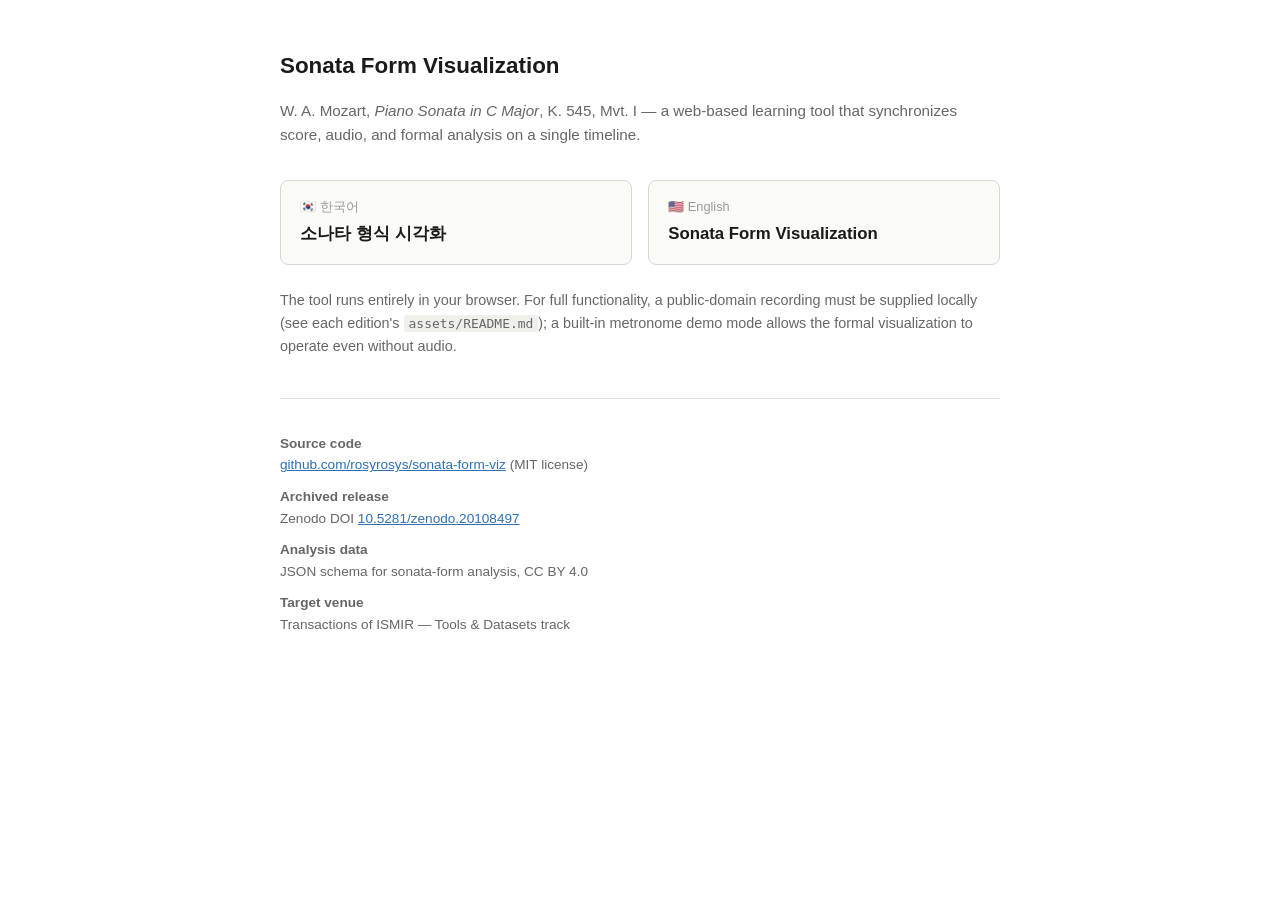
==== index.html @ e055428c "Add §4.5 exposition repeat folding, §5 classroom walk-through, KR translation - paper_en.md / paper_" ====
<!DOCTYPE html>
<html lang="en">
<head>
  <meta charset="UTF-8" />
  <meta name="viewport" content="width=device-width, initial-scale=1.0" />
  <title>Sonata Form Visualization — Mozart K. 545 Mvt. I</title>
  <style>
    body {
      font-family: "Inter", -apple-system, BlinkMacSystemFont, "Segoe UI",
                   "Pretendard", "Noto Sans KR", Roboto, sans-serif;
      max-width: 720px;
      margin: 3rem auto;
      padding: 0 1.5rem;
      color: #1a1a1a;
      line-height: 1.6;
    }
    h1 { font-size: 1.4rem; margin-bottom: .25rem; }
    .subtitle { color: #666; font-size: .95rem; margin-bottom: 2rem; }
    .editions {
      display: grid;
      grid-template-columns: 1fr 1fr;
      gap: 1rem;
      margin: 1.5rem 0;
    }
    .edition {
      border: 1px solid #d8d8d2;
      border-radius: 8px;
      padding: 1rem 1.2rem;
      text-decoration: none;
      color: inherit;
      transition: all .15s;
      background: #fafaf7;
    }
    .edition:hover {
      border-color: #2e6fb3;
      background: #e8f1ff;
    }
    .edition .lang { font-size: .8rem; color: #999; margin-bottom: .25rem; }
    .edition .title { font-weight: 600; font-size: 1.05rem; }
    .meta {
      margin-top: 2.5rem;
      padding-top: 1.5rem;
      border-top: 1px solid #e0e0db;
      font-size: .85rem;
      color: #666;
    }
    .meta a { color: #2e6fb3; }
    .meta dt { font-weight: 600; margin-top: .6rem; }
    .meta dd { margin: 0 0 .2rem 0; }
    code {
      background: #f0f0eb;
      padding: 1px 5px;
      border-radius: 3px;
      font-family: "JetBrains Mono", "Consolas", monospace;
      font-size: .9em;
    }
  </style>
</head>
<body>
  <h1>Sonata Form Visualization</h1>
  <p class="subtitle">
    W. A. Mozart, <em>Piano Sonata in C Major</em>, K. 545, Mvt. I — a
    web-based learning tool that synchronizes score, audio, and formal
    analysis on a single timeline.
  </p>

  <div class="editions">
    <a href="./ko/" class="edition">
      <div class="lang">🇰🇷 한국어</div>
      <div class="title">소나타 형식 시각화</div>
    </a>
    <a href="./en/" class="edition">
      <div class="lang">🇺🇸 English</div>
      <div class="title">Sonata Form Visualization</div>
    </a>
  </div>

  <p style="font-size: .9rem; color: #666;">
    The tool runs entirely in your browser. For full functionality,
    a public-domain recording must be supplied locally (see each
    edition's <code>assets/README.md</code>); a built-in metronome
    demo mode allows the formal visualization to operate even without
    audio.
  </p>

  <dl class="meta">
    <dt>Source code</dt>
    <dd><a href="https://github.com/rosyrosys/sonata-form-viz">github.com/rosyrosys/sonata-form-viz</a> (MIT license)</dd>

    <dt>Archived release</dt>
    <dd>Zenodo DOI <a href="https://doi.org/10.5281/zenodo.20108497">10.5281/zenodo.20108497</a></dd>

    <dt>Analysis data</dt>
    <dd>JSON schema for sonata-form analysis, CC BY 4.0</dd>

    <dt>Target venue</dt>
    <dd>Transactions of ISMIR — Tools &amp; Datasets track</dd>
  </dl>
</body>
</html>
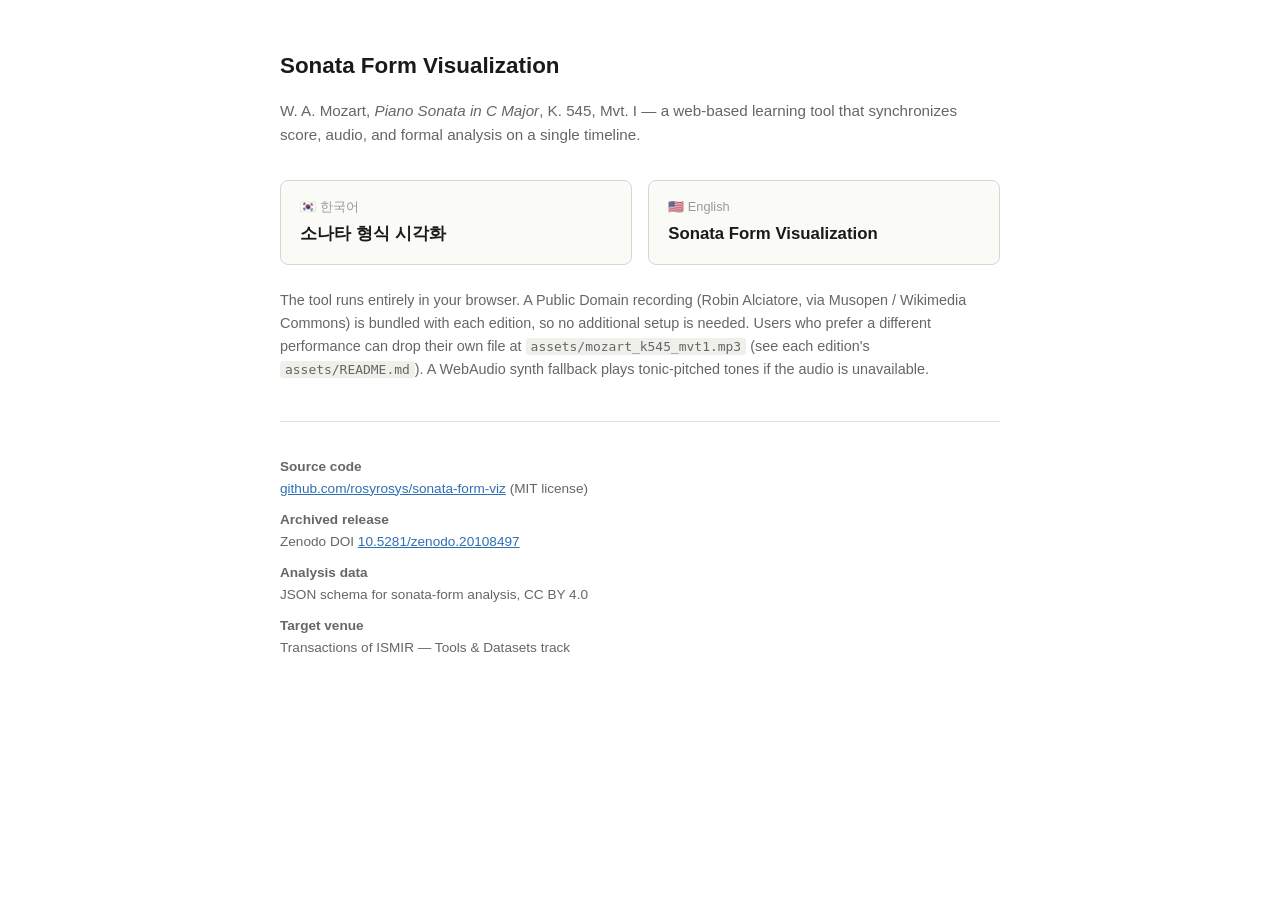
==== commit cd5cf4ad: "A+B: Bundle PD recording + tonic-pitch synth fallback Goal: make the tool fully functional for anyon" ====
--- a/index.html
+++ b/index.html
@@ -76,11 +76,13 @@
   </div>
 
   <p style="font-size: .9rem; color: #666;">
-    The tool runs entirely in your browser. For full functionality,
-    a public-domain recording must be supplied locally (see each
-    edition's <code>assets/README.md</code>); a built-in metronome
-    demo mode allows the formal visualization to operate even without
-    audio.
+    The tool runs entirely in your browser. A Public Domain recording
+    (Robin Alciatore, via Musopen / Wikimedia Commons) is bundled with
+    each edition, so no additional setup is needed. Users who prefer
+    a different performance can drop their own file at
+    <code>assets/mozart_k545_mvt1.mp3</code> (see each edition's
+    <code>assets/README.md</code>). A WebAudio synth fallback plays
+    tonic-pitched tones if the audio is unavailable.
   </p>
 
   <dl class="meta">
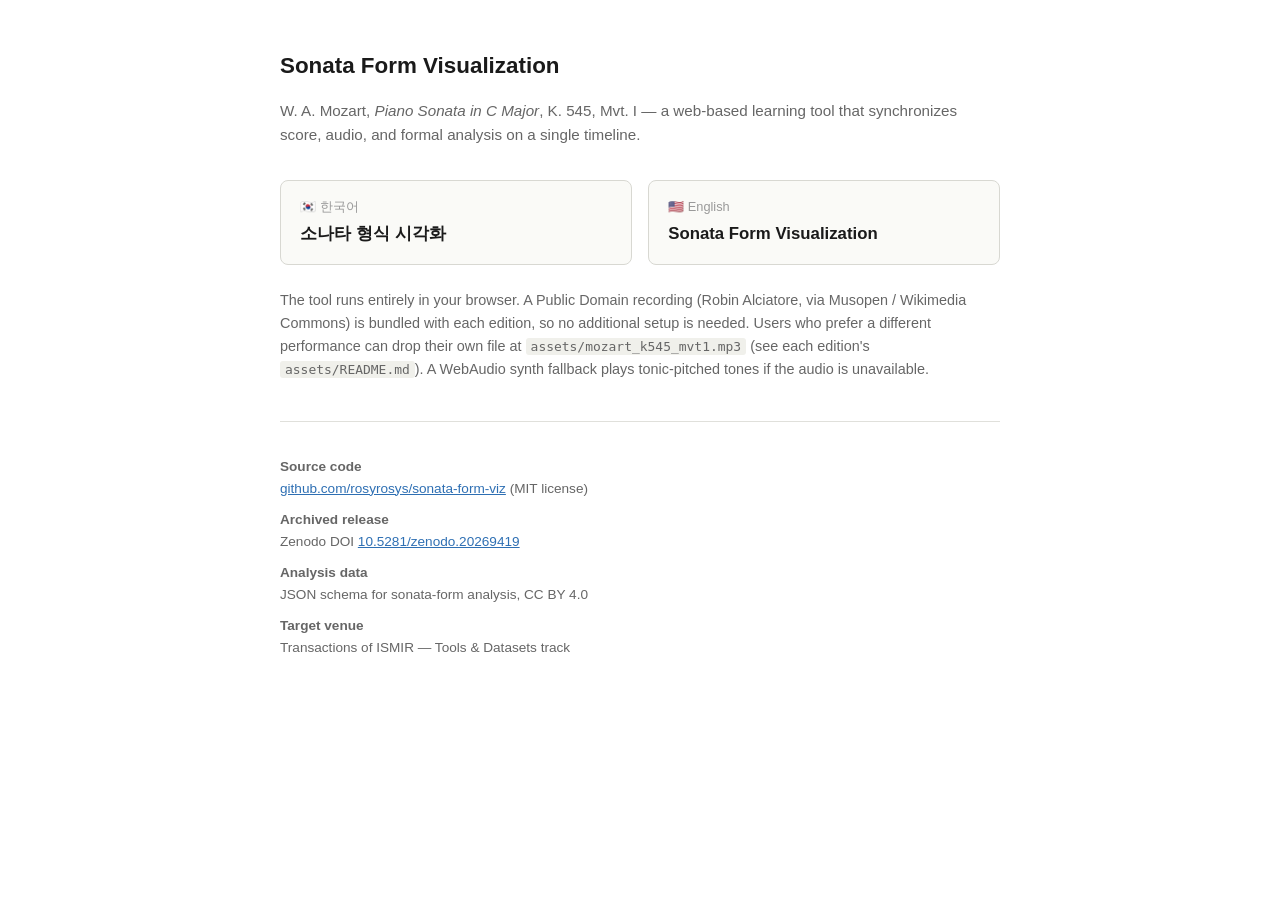
==== commit 1fb0e844: "Update DOI to v0.1.1 (10.5281/zenodo.20269419) across landing page and citation metadata The v0.1.1 " ====
--- a/index.html
+++ b/index.html
@@ -90,7 +90,7 @@
     <dd><a href="https://github.com/rosyrosys/sonata-form-viz">github.com/rosyrosys/sonata-form-viz</a> (MIT license)</dd>
 
     <dt>Archived release</dt>
-    <dd>Zenodo DOI <a href="https://doi.org/10.5281/zenodo.20108497">10.5281/zenodo.20108497</a></dd>
+    <dd>Zenodo DOI <a href="https://doi.org/10.5281/zenodo.20269419">10.5281/zenodo.20269419</a></dd>
 
     <dt>Analysis data</dt>
     <dd>JSON schema for sonata-form analysis, CC BY 4.0</dd>
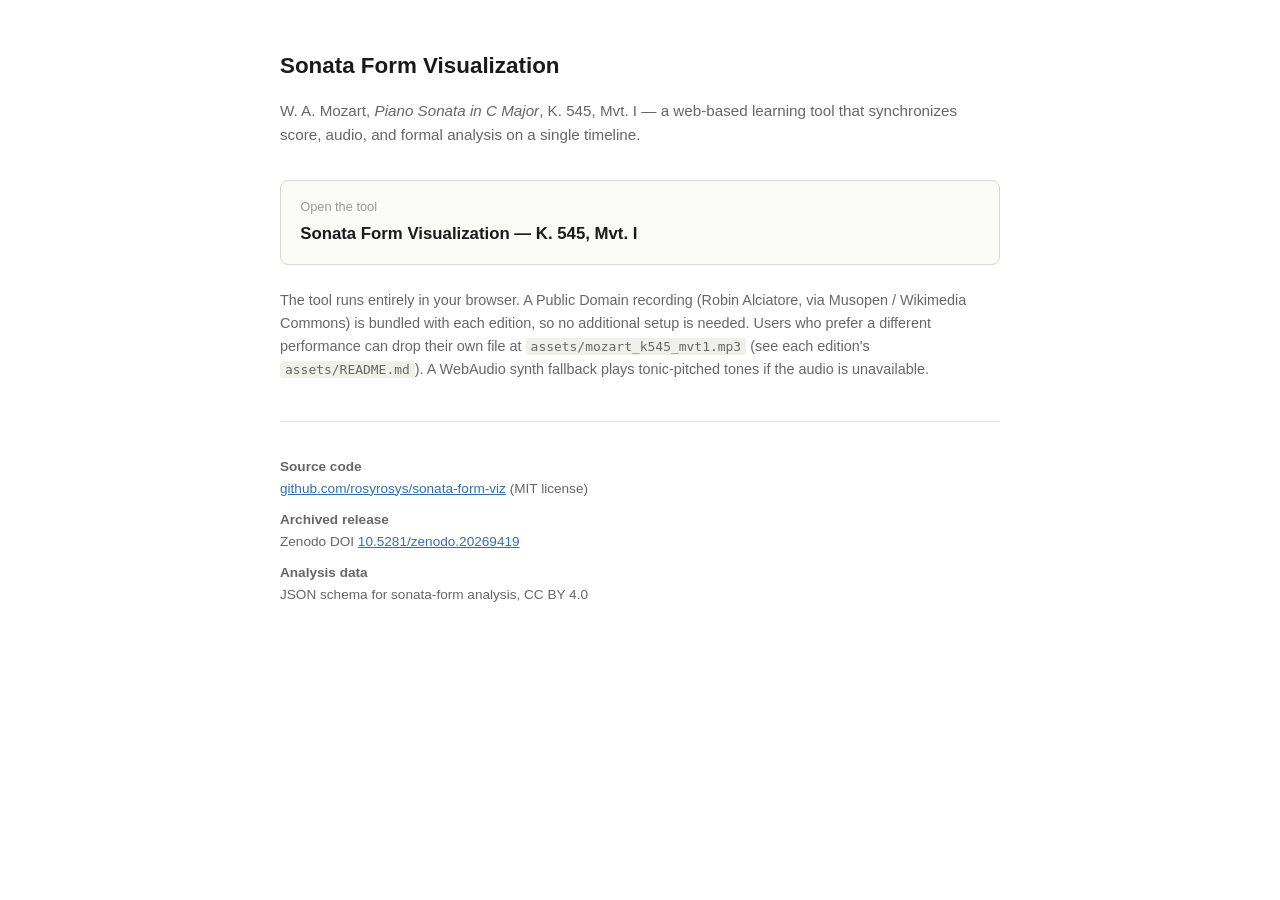
==== commit b76882d6: "Remove Korean edition and target-venue marker - Delete ko/ folder (Korean UI edition + study materia" ====
--- a/index.html
+++ b/index.html
@@ -65,13 +65,9 @@
   </p>
 
   <div class="editions">
-    <a href="./ko/" class="edition">
-      <div class="lang">🇰🇷 한국어</div>
-      <div class="title">소나타 형식 시각화</div>
-    </a>
-    <a href="./en/" class="edition">
-      <div class="lang">🇺🇸 English</div>
-      <div class="title">Sonata Form Visualization</div>
+    <a href="./en/" class="edition" style="grid-column: 1 / -1;">
+      <div class="lang">Open the tool</div>
+      <div class="title">Sonata Form Visualization — K. 545, Mvt. I</div>
     </a>
   </div>
 
@@ -94,9 +90,6 @@
 
     <dt>Analysis data</dt>
     <dd>JSON schema for sonata-form analysis, CC BY 4.0</dd>
-
-    <dt>Target venue</dt>
-    <dd>Transactions of ISMIR — Tools &amp; Datasets track</dd>
   </dl>
 </body>
 </html>
